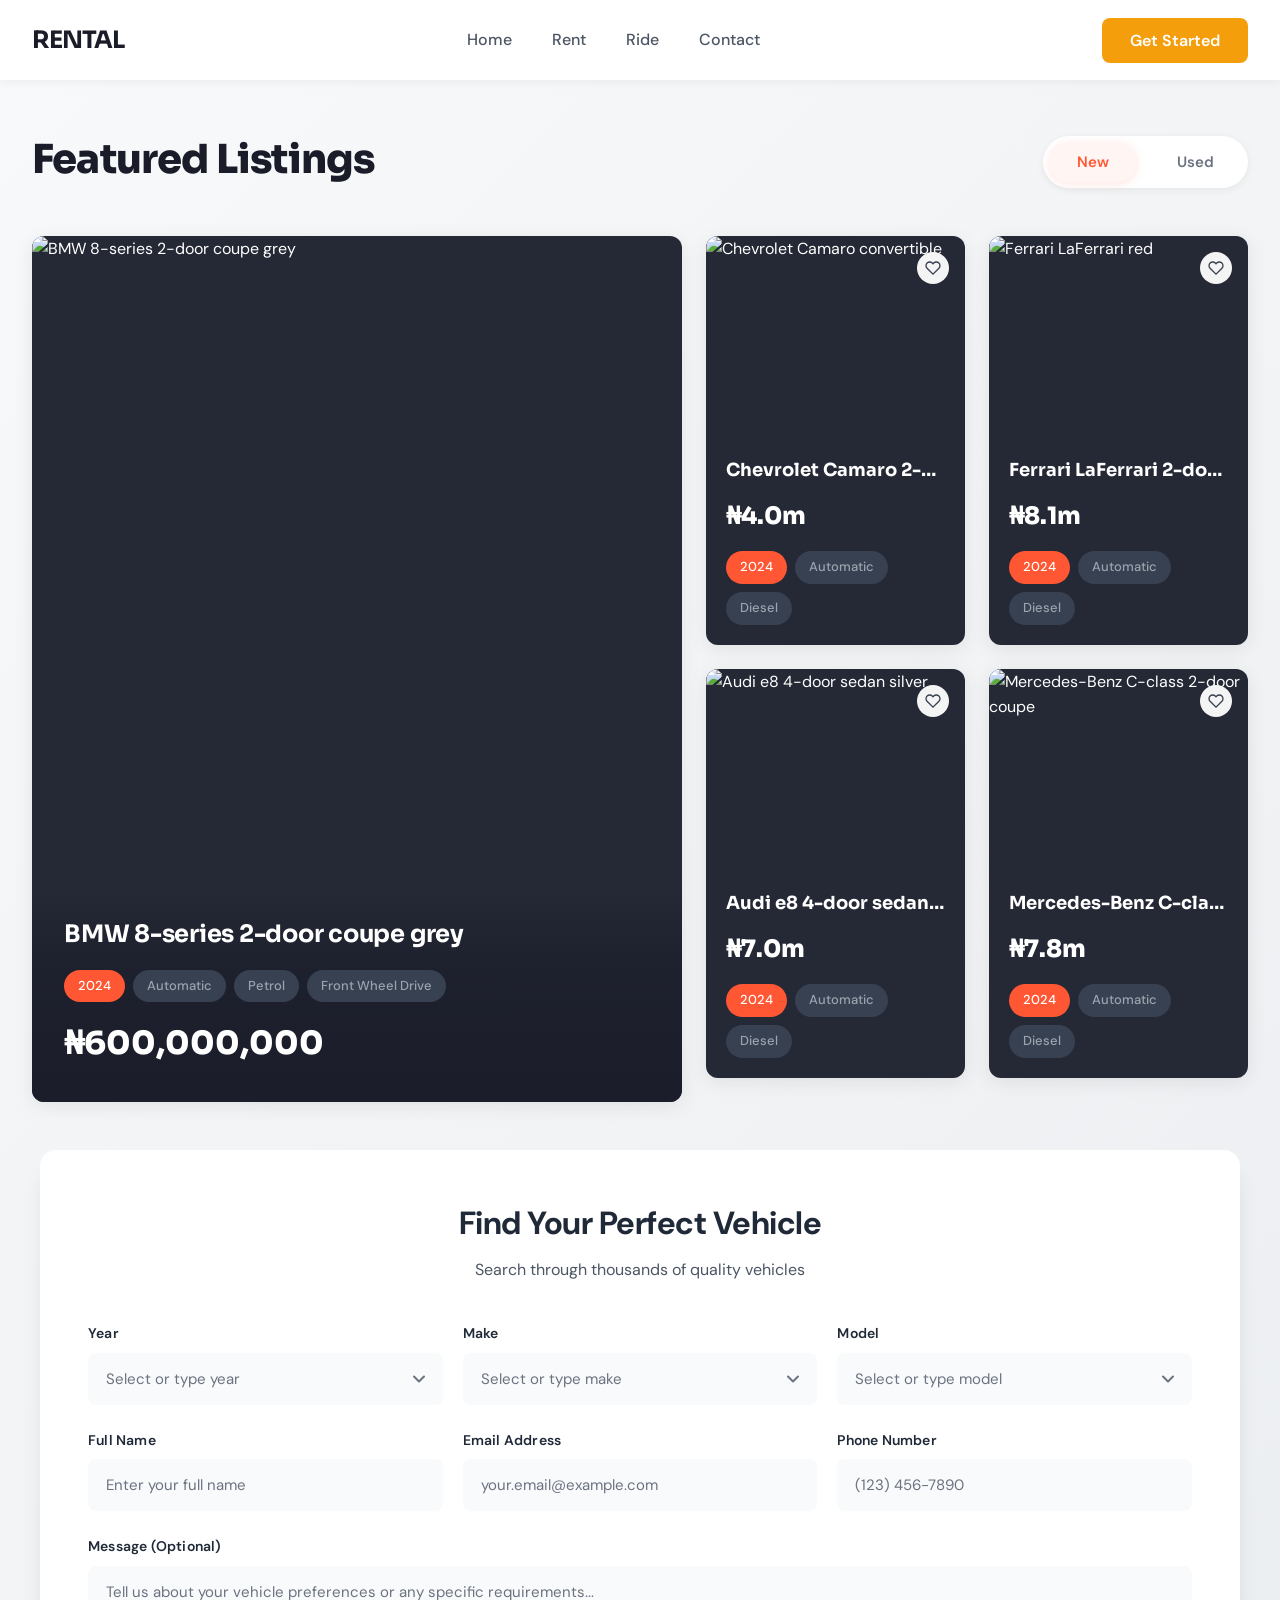
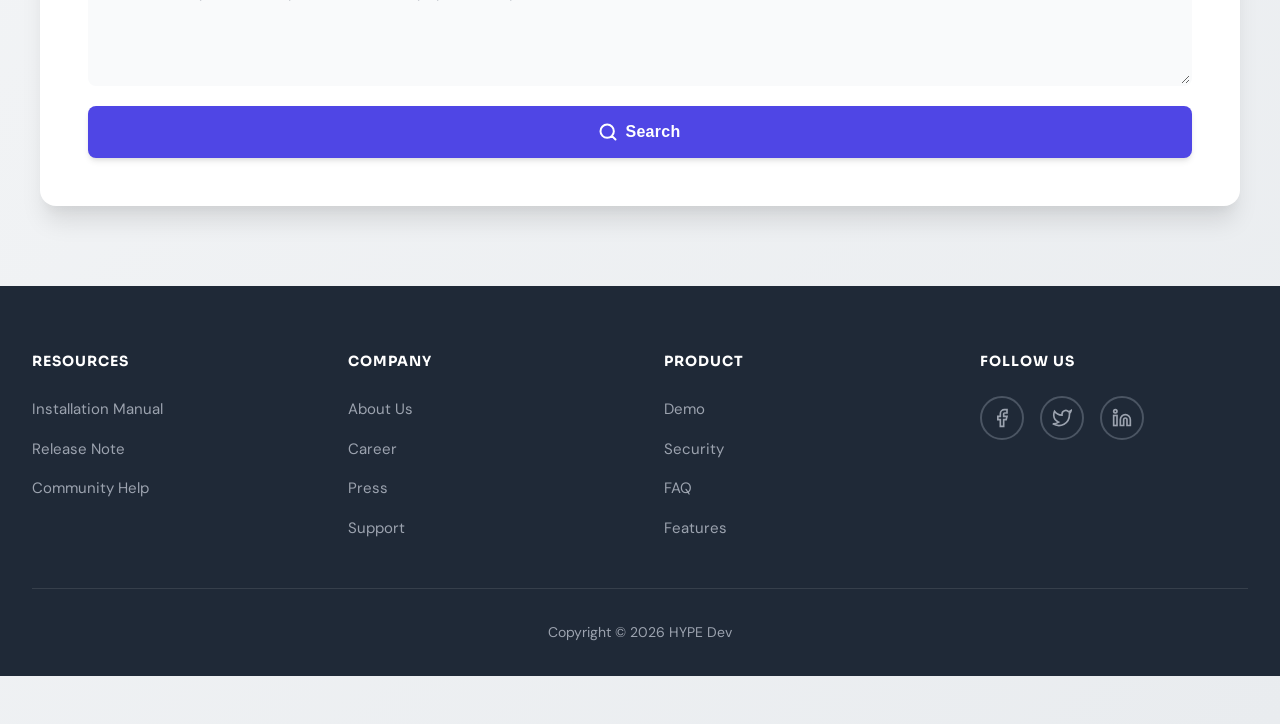
==== cars.html @ 0f6795e8 "update" ====
<!DOCTYPE html>
<html lang="en">
<head>
    <meta charset="UTF-8">
    <meta name="viewport" content="width=device-width, initial-scale=1.0">
    <title>AUTOO</title>
    <link rel="preconnect" href="https://fonts.googleapis.com">
    <link rel="preconnect" href="https://fonts.gstatic.com" crossorigin>
    <link href="https://fonts.googleapis.com/css2?family=DM+Sans:wght@400;500;600;700&family=Sora:wght@600;700;800&display=swap" rel="stylesheet">
    <link rel="stylesheet" href="car-style.css">
        
</head>
<body>
     
    <nav class="navbar">
    <div class="nav-container">
        <div class="nav-logo">
            <a href="./index.html">RENTAL</a>
        </div>
        
        <ul class="nav-links">
            <li><a href="./index.html">Home</a></li>
            <li><a href="./index.html">Rent</a></li>
            <li><a href="./index.html">Ride</a></li>
            <li><a href="./index.html">Contact</a></li>
        </ul>
        
        <div class="nav-cta">
            <button class="btn-get-started">Get Started</button>
        </div>
        
        <div class="nav-menu-btn" id="menu-btn">
            <span></span>
            <span></span>
            <span></span>
        </div>
    </div>
</nav>

    <div class="container">
        <!-- Header Section -->
        <header class="header">
            <div class="header-content">
                <!-- <div class="header-label">Handy picked</div> -->
                <h2>Featured Listings</h2>
            </div>
            <div class="toggle-group">
                <button class="toggle-btn active">New</button>
                <button class="toggle-btn">Used</button>
            </div>
        </header>

        <!-- Listings Grid -->
        <div class="listings-grid">
            <!-- NEW CARS - Featured Large Card -->
            <div class="featured-card" data-category="new">
                <img src="https://images.unsplash.com/photo-1617531653332-bd46c24f2068?w=800&h=1000&fit=crop&q=80" alt="BMW 8-series 2-door coupe grey" class="car-image">
                <div class="card-overlay">
                    <h3 class="car-title">BMW 8-series 2-door coupe grey</h3>
                    <div class="badges">
                        <span class="badge year">2024</span>
                        <span class="badge spec">Automatic</span>
                        <span class="badge spec">Petrol</span>
                        <span class="badge spec">Front Wheel Drive</span>
                    </div>
                    <div class="car-price">₦600,000,000</div>
                </div>
            </div>

            <!-- NEW CARS - Small Cards Container -->
            <div class="small-cards-container">
                <!-- New Card 1 -->
                <div class="car-card" data-category="new">
                    <div class="image-container">
                        <img src="https://images.unsplash.com/photo-1580273916550-e323be2ae537?w=600&h=400&fit=crop&q=80" alt="Chevrolet Camaro convertible" class="car-image">
                        <div class="favorite-icon">
                            <svg viewBox="0 0 24 24">
                                <path d="M20.84 4.61a5.5 5.5 0 0 0-7.78 0L12 5.67l-1.06-1.06a5.5 5.5 0 0 0-7.78 7.78l1.06 1.06L12 21.23l7.78-7.78 1.06-1.06a5.5 5.5 0 0 0 0-7.78z"></path>
                            </svg>
                        </div>
                        <!-- <div class="image-count">
                            <svg width="12" height="12" viewBox="0 0 24 24" fill="none" stroke="currentColor" stroke-width="2">
                                <rect x="3" y="3" width="18" height="18" rx="2" ry="2"></rect>
                                <circle cx="8.5" cy="8.5" r="1.5"></circle>
                                <polyline points="21 15 16 10 5 21"></polyline>
                            </svg>
                            7
                        </div> -->
                    </div>
                    <div class="card-content">
                        <h3 class="car-title">Chevrolet Camaro 2-door convertib...</h3>
                        <div class="car-price">₦4.0m</div>
                        <div class="badges">
                            <span class="badge year">2024</span>
                            <span class="badge spec">Automatic</span>
                            <span class="badge spec">Diesel</span>
                        </div>
                    </div>
                </div>

                <!-- New Card 2 -->
                <div class="car-card" data-category="new">
                    <div class="image-container">
                        <img src="https://images.unsplash.com/photo-1583121274602-3e2820c69888?w=600&h=400&fit=crop&q=80" alt="Ferrari LaFerrari red" class="car-image">
                        <div class="favorite-icon">
                            <svg viewBox="0 0 24 24">
                                <path d="M20.84 4.61a5.5 5.5 0 0 0-7.78 0L12 5.67l-1.06-1.06a5.5 5.5 0 0 0-7.78 7.78l1.06 1.06L12 21.23l7.78-7.78 1.06-1.06a5.5 5.5 0 0 0 0-7.78z"></path>
                            </svg>
                        </div>
                        <!-- <div class="image-count">
                            <svg width="12" height="12" viewBox="0 0 24 24" fill="none" stroke="currentColor" stroke-width="2">
                                <rect x="3" y="3" width="18" height="18" rx="2" ry="2"></rect>
                                <circle cx="8.5" cy="8.5" r="1.5"></circle>
                                <polyline points="21 15 16 10 5 21"></polyline>
                            </svg>
                            7
                        </div> -->
                    </div>
                    <div class="card-content">
                        <h3 class="car-title">Ferrari LaFerrari 2-door coupe red</h3>
                        <div class="car-price">₦8.1m</div>
                        <div class="badges">
                            <span class="badge year">2024</span>
                            <span class="badge spec">Automatic</span>
                            <span class="badge spec">Diesel</span>
                        </div>
                    </div>
                </div>

                <!-- New Card 3 -->
                <div class="car-card" data-category="new">
                    <div class="image-container">
                        <img src="https://images.unsplash.com/photo-1606664515524-ed2f786a0bd6?w=600&h=400&fit=crop&q=80" alt="Audi e8 4-door sedan silver" class="car-image">
                        <div class="favorite-icon">
                            <svg viewBox="0 0 24 24">
                                <path d="M20.84 4.61a5.5 5.5 0 0 0-7.78 0L12 5.67l-1.06-1.06a5.5 5.5 0 0 0-7.78 7.78l1.06 1.06L12 21.23l7.78-7.78 1.06-1.06a5.5 5.5 0 0 0 0-7.78z"></path>
                            </svg>
                        </div>
                        <!-- <div class="image-count">
                            <svg width="12" height="12" viewBox="0 0 24 24" fill="none" stroke="currentColor" stroke-width="2">
                                <rect x="3" y="3" width="18" height="18" rx="2" ry="2"></rect>
                                <circle cx="8.5" cy="8.5" r="1.5"></circle>
                                <polyline points="21 15 16 10 5 21"></polyline>
                            </svg>
                            7
                        </div> -->
                    </div>
                    <div class="card-content">
                        <h3 class="car-title">Audi e8 4-door sedan silver</h3>
                        <div class="car-price">₦7.0m</div>
                        <div class="badges">
                            <span class="badge year">2024</span>
                            <span class="badge spec">Automatic</span>
                            <span class="badge spec">Diesel</span>
                        </div>
                    </div>
                </div>

                <!-- New Card 4 -->
                <div class="car-card" data-category="new">
                    <div class="image-container">
                        <img src="https://images.unsplash.com/photo-1618843479313-40f8afb4b4d8?w=600&h=400&fit=crop&q=80" alt="Mercedes-Benz C-class 2-door coupe" class="car-image">
                        <div class="favorite-icon">
                            <svg viewBox="0 0 24 24">
                                <path d="M20.84 4.61a5.5 5.5 0 0 0-7.78 0L12 5.67l-1.06-1.06a5.5 5.5 0 0 0-7.78 7.78l1.06 1.06L12 21.23l7.78-7.78 1.06-1.06a5.5 5.5 0 0 0 0-7.78z"></path>
                            </svg>
                        </div>
                        <!-- <div class="image-count">
                            <svg width="12" height="12" viewBox="0 0 24 24" fill="none" stroke="currentColor" stroke-width="2">
                                <rect x="3" y="3" width="18" height="18" rx="2" ry="2"></rect>
                                <circle cx="8.5" cy="8.5" r="1.5"></circle>
                                <polyline points="21 15 16 10 5 21"></polyline>
                            </svg>
                            7
                        </div> -->
                    </div>
                    <div class="card-content">
                        <h3 class="car-title">Mercedes-Benz C-class 2-door cou...</h3>
                        <div class="car-price">₦7.8m</div>
                        <div class="badges">
                            <span class="badge year">2024</span>
                            <span class="badge spec">Automatic</span>
                            <span class="badge spec">Diesel</span>
                        </div>
                    </div>
                </div>
            </div>    

                <!-- USED CARS - Featured Large Card -->
                <div class="featured-card" data-category="used" style="display: none;">
                    <img src="https://images.unsplash.com/photo-1552519507-da3b142c6e3d?w=800&h=1000&fit=crop&q=80" alt="Tesla Model S used" class="car-image">
                    <div class="card-overlay">
                        <h3 class="car-title">Tesla Model S 4-door sedan white</h3>
                        <div class="badges">
                            <span class="badge year">2020</span>
                            <span class="badge spec">Automatic</span>
                            <span class="badge spec">Electric</span>
                            <span class="badge spec">All Wheel Drive</span>
                        </div>
                        <div class="car-price">₦400,000,000</div>
                    </div>
                </div>


            <!-- USED CARS - Small Cards Container -->
            <div class="small-cards-container">
                <!-- Used Card 1 -->
                <div class="car-card" data-category="used" style="display: none;">
                    <div class="image-container">
                        <img src="https://images.unsplash.com/photo-1605559424843-9e4c228bf1c2?w=600&h=400&fit=crop&q=80" alt="Honda Civic used" class="car-image">
                        <div class="favorite-icon">
                            <svg viewBox="0 0 24 24">
                                <path d="M20.84 4.61a5.5 5.5 0 0 0-7.78 0L12 5.67l-1.06-1.06a5.5 5.5 0 0 0-7.78 7.78l1.06 1.06L12 21.23l7.78-7.78 1.06-1.06a5.5 5.5 0 0 0 0-7.78z"></path>
                            </svg>
                        </div>
                        <!-- <div class="image-count">
                            <svg width="12" height="12" viewBox="0 0 24 24" fill="none" stroke="currentColor" stroke-width="2">
                                <rect x="3" y="3" width="18" height="18" rx="2" ry="2"></rect>
                                <circle cx="8.5" cy="8.5" r="1.5"></circle>
                                <polyline points="21 15 16 10 5 21"></polyline>
                            </svg>
                            5
                        </div> -->
                    </div>
                    <div class="card-content">
                        <h3 class="car-title">Honda Civic 4-door sedan black</h3>
                        <div class="car-price">₦2.2m</div>
                        <div class="badges">
                            <span class="badge year">2019</span>
                            <span class="badge spec">Automatic</span>
                            <span class="badge spec">Petrol</span>
                        </div>
                    </div>
                </div>

                <!-- Used Card 2 -->
                <div class="car-card" data-category="used" style="display: none;">
                    <div class="image-container">
                        <img src="https://images.unsplash.com/photo-1609521263047-f8f205293f24?w=600&h=400&fit=crop&q=80" alt="Porsche 911 used" class="car-image">
                        <div class="favorite-icon">
                            <svg viewBox="0 0 24 24">
                                <path d="M20.84 4.61a5.5 5.5 0 0 0-7.78 0L12 5.67l-1.06-1.06a5.5 5.5 0 0 0-7.78 7.78l1.06 1.06L12 21.23l7.78-7.78 1.06-1.06a5.5 5.5 0 0 0 0-7.78z"></path>
                            </svg>
                        </div>
                        <!-- <div class="image-count">
                            <svg width="12" height="12" viewBox="0 0 24 24" fill="none" stroke="currentColor" stroke-width="2">
                                <rect x="3" y="3" width="18" height="18" rx="2" ry="2"></rect>
                                <circle cx="8.5" cy="8.5" r="1.5"></circle>
                                <polyline points="21 15 16 10 5 21"></polyline>
                            </svg>
                            8
                        </div> -->
                    </div>
                    <div class="card-content">
                        <h3 class="car-title">Porsche 911 2-door coupe silver</h3>
                        <div class="car-price">₦9.5m</div>
                        <div class="badges">
                            <span class="badge year">2018</span>
                            <span class="badge spec">Manual</span>
                            <span class="badge spec">Petrol</span>
                        </div>
                    </div>
                </div>

                <!-- Used Card 3 -->
                <div class="car-card" data-category="used" style="display: none;">
                    <div class="image-container">
                        <img src="https://images.unsplash.com/photo-1603584173870-7f23fdae1b7a?w=600&h=400&fit=crop&q=80" alt="Toyota Camry used" class="car-image">
                        <div class="favorite-icon">
                            <svg viewBox="0 0 24 24">
                                <path d="M20.84 4.61a5.5 5.5 0 0 0-7.78 0L12 5.67l-1.06-1.06a5.5 5.5 0 0 0-7.78 7.78l1.06 1.06L12 21.23l7.78-7.78 1.06-1.06a5.5 5.5 0 0 0 0-7.78z"></path>
                            </svg>
                        </div>
                        <!-- <div class="image-count">
                            <svg width="12" height="12" viewBox="0 0 24 24" fill="none" stroke="currentColor" stroke-width="2">
                                <rect x="3" y="3" width="18" height="18" rx="2" ry="2"></rect>
                                <circle cx="8.5" cy="8.5" r="1.5"></circle>
                                <polyline points="21 15 16 10 5 21"></polyline>
                            </svg>
                            6
                        </div> -->
                    </div>
                    <div class="card-content">
                        <h3 class="car-title">Toyota Camry 4-door sedan blue</h3>
                        <div class="car-price">₦2.8m</div>
                        <div class="badges">
                            <span class="badge year">2020</span>
                            <span class="badge spec">Automatic</span>
                            <span class="badge spec">Hybrid</span>
                        </div>
                    </div>
                </div>

                <!-- Used Card 4 -->
                <div class="car-card" data-category="used" style="display: none;">
                    <div class="image-container">
                        <img src="https://images.unsplash.com/photo-1607853202273-797f1c22a38e?w=600&h=400&fit=crop&q=80" alt="Jeep Wrangler used" class="car-image">
                        <div class="favorite-icon">
                            <svg viewBox="0 0 24 24">
                                <path d="M20.84 4.61a5.5 5.5 0 0 0-7.78 0L12 5.67l-1.06-1.06a5.5 5.5 0 0 0-7.78 7.78l1.06 1.06L12 21.23l7.78-7.78 1.06-1.06a5.5 5.5 0 0 0 0-7.78z"></path>
                            </svg>
                        </div>
                        <!-- <div class="image-count">
                            <svg width="12" height="12" viewBox="0 0 24 24" fill="none" stroke="currentColor" stroke-width="2">
                                <rect x="3" y="3" width="18" height="18" rx="2" ry="2"></rect>
                                <circle cx="8.5" cy="8.5" r="1.5"></circle>
                                <polyline points="21 15 16 10 5 21"></polyline>
                            </svg>
                            9
                        </div> -->
                    </div>
                    <div class="card-content">
                        <h3 class="car-title">Jeep Wrangler 4-door SUV green</h3>
                        <div class="car-price">₦7.0m</div>
                        <div class="badges">
                            <span class="badge year">2019</span>
                            <span class="badge spec">Automatic</span>
                            <span class="badge spec">Diesel</span>
                        </div>
                    </div>
                </div>
            </div>
        </div>



        <!-- Main Search Container -->
    <div class="search-container">
        <!-- Header -->
        <div class="search-header">
            <h1>Find Your Perfect Vehicle</h1>
            <p>Search through thousands of quality vehicles</p>
        </div>

        <!-- Search Form -->
        <form class="search-form" id="vehicleSearchForm" action="#" method="POST">
            <!-- Row 1: Year, Make, Model -->
            <div class="form-row form-row-1">
                <div class="form-group">
                    <label for="year">Year</label>
                    <input 
                        type="text" 
                        id="year" 
                        name="year" 
                        class="form-select" 
                        list="yearList"
                        placeholder="Select or type year"
                        autocomplete="off"
                        required
                    >
                    <datalist id="yearList">
                        <option value="2024">
                        <option value="2023">
                        <option value="2022">
                        <option value="2021">
                        <option value="2020">
                        <option value="2019">
                        <option value="2018">
                        <option value="2017">
                        <option value="2016">
                        <option value="2015">
                        <option value="2014">
                        <option value="2013">
                        <option value="2012">
                        <option value="2011">
                        <option value="2010">
                    </datalist>
                </div>

                <div class="form-group">
                    <label for="make">Make</label>
                    <input 
                        type="text" 
                        id="make" 
                        name="make" 
                        class="form-select" 
                        list="makeList"
                        placeholder="Select or type make"
                        autocomplete="off"
                        required
                    >
                    <datalist id="makeList">
                        <option value="Acura">
                        <option value="Audi">
                        <option value="BMW">
                        <option value="Buick">
                        <option value="Cadillac">
                        <option value="Chevrolet">
                        <option value="Chrysler">
                        <option value="Dodge">
                        <option value="Ford">
                        <option value="Genesis">
                        <option value="GMC">
                        <option value="Honda">
                        <option value="Hyundai">
                        <option value="Infiniti">
                        <option value="Jaguar">
                        <option value="Jeep">
                        <option value="Kia">
                        <option value="Land Rover">
                        <option value="Lexus">
                        <option value="Lincoln">
                        <option value="Mazda">
                        <option value="Mercedes-Benz">
                        <option value="Mitsubishi">
                        <option value="Nissan">
                        <option value="Porsche">
                        <option value="Ram">
                        <option value="Subaru">
                        <option value="Tesla">
                        <option value="Toyota">
                        <option value="Volkswagen">
                        <option value="Volvo">
                    </datalist>
                </div>

                <div class="form-group">
                    <label for="model">Model</label>
                    <input 
                        type="text" 
                        id="model" 
                        name="model" 
                        class="form-select" 
                        list="modelList"
                        placeholder="Select or type model"
                        autocomplete="off"
                        required
                    >
                    <datalist id="modelList">
                        <option value="Accord">
                        <option value="Camry">
                        <option value="Civic">
                        <option value="Corolla">
                        <option value="CR-V">
                        <option value="Elantra">
                        <option value="Equinox">
                        <option value="Escape">
                        <option value="Explorer">
                        <option value="F-150">
                        <option value="Highlander">
                        <option value="Malibu">
                        <option value="Pilot">
                        <option value="RAV4">
                        <option value="Rogue">
                        <option value="Silverado">
                        <option value="Sonata">
                        <option value="Tacoma">
                        <option value="Tucson">
                    </datalist>
                </div>
            </div>

            <!-- Row 2: Full Name, Email, Phone Number -->
            <div class="form-row form-row-2">
                <div class="form-group">
                    <label for="fullName">Full Name</label>
                    <input 
                        type="text" 
                        id="fullName" 
                        name="fullName" 
                        class="form-input" 
                        placeholder="Enter your full name"
                        required
                    >
                </div>

                <div class="form-group">
                    <label for="email">Email Address</label>
                    <input 
                        type="email" 
                        id="email" 
                        name="email" 
                        class="form-input" 
                        placeholder="your.email@example.com"
                        required
                    >
                </div>

                <div class="form-group">
                    <label for="phone">Phone Number</label>
                    <input 
                        type="tel" 
                        id="phone" 
                        name="phone" 
                        class="form-input" 
                        placeholder="(123) 456-7890"
                        required
                    >
                </div>
            </div>

            <!-- Row 3: Message and Search Button -->
            <div class="form-row form-row-3">
                <div class="form-group">
                    <label for="message">Message (Optional)</label>
                    <textarea 
                        id="message" 
                        name="message" 
                        class="form-textarea" 
                        placeholder="Tell us about your vehicle preferences or any specific requirements..."
                    ></textarea>
                </div>

                <button type="submit" class="btn-search">
                    Search
                </button>
            </div>
        </form>
    </div>

        
    </div>

    
<!-- Footer Section -->
    <footer class="footer">
    <div class="footer-container">
        <div class="footer-columns">
            <div class="footer-col">
                <h4>RESOURCES</h4>
                <ul class="footer-links">
                    <li><a href="#">Installation Manual</a></li>
                    <li><a href="#">Release Note</a></li>
                    <li><a href="#">Community Help</a></li>
                </ul>
            </div>
            
            <div class="footer-col">
                <h4>COMPANY</h4>
                <ul class="footer-links">
                    <li><a href="#">About Us</a></li>
                    <li><a href="#">Career</a></li>
                    <li><a href="#">Press</a></li>
                    <li><a href="#">Support</a></li>
                </ul>
            </div>
            
            <div class="footer-col">
                <h4>PRODUCT</h4>
                <ul class="footer-links">
                    <li><a href="#">Demo</a></li>
                    <li><a href="#">Security</a></li>
                    <li><a href="#">FAQ</a></li>
                    <li><a href="#">Features</a></li>
                </ul>
            </div>
            
            <div class="footer-col">
                <h4>FOLLOW US</h4>
                <div class="footer-socials">
                    <a href="#" class="social-link" aria-label="Facebook">
                        <svg viewBox="0 0 24 24" fill="none" stroke="currentColor" stroke-width="2">
                            <path d="M18 2h-3a5 5 0 0 0-5 5v3H7v4h3v8h4v-8h3l1-4h-4V7a1 1 0 0 1 1-1h3z"></path>
                        </svg>
                    </a>
                    <a href="#" class="social-link" aria-label="Twitter">
                        <svg viewBox="0 0 24 24" fill="none" stroke="currentColor" stroke-width="2">
                            <path d="M23 3a10.9 10.9 0 0 1-3.14 1.53 4.48 4.48 0 0 0-7.86 3v1A10.66 10.66 0 0 1 3 4s-4 9 5 13a11.64 11.64 0 0 1-7 2c9 5 20 0 20-11.5a4.5 4.5 0 0 0-.08-.83A7.72 7.72 0 0 0 23 3z"></path>
                        </svg>
                    </a>
                    <a href="#" class="social-link" aria-label="LinkedIn">
                        <svg viewBox="0 0 24 24" fill="none" stroke="currentColor" stroke-width="2">
                            <path d="M16 8a6 6 0 0 1 6 6v7h-4v-7a2 2 0 0 0-2-2 2 2 0 0 0-2 2v7h-4v-7a6 6 0 0 1 6-6z"></path>
                            <rect x="2" y="9" width="4" height="12"></rect>
                            <circle cx="4" cy="4" r="2"></circle>
                        </svg>
                    </a>
                </div>
            </div>
        </div>
        
        <div class="footer-bottom">
            <p>Copyright © 2026 HYPE Dev</p>
        </div>
    </div>
</footer>

    <script>
        // Toggle button functionality with card filtering
        const toggleButtons = document.querySelectorAll('.toggle-btn');
        const allCards = document.querySelectorAll('[data-category]');
        
        function filterCards(category) {
            allCards.forEach(card => {
                if (card.dataset.category === category) {
                    // Show cards of selected category
                    card.style.display = '';
                    // Reset animation
                    card.style.animation = 'none';
                    setTimeout(() => {
                        card.style.animation = 'fadeInUp 0.6s ease-out';
                    }, 10);
                } else {
                    // Hide cards of other category
                    card.style.display = 'none';
                }
            });
        }
        
        toggleButtons.forEach(button => {
            button.addEventListener('click', () => {
                // Update active state
                toggleButtons.forEach(btn => btn.classList.remove('active'));
                button.classList.add('active');
                
                // Filter cards based on button text
                const category = button.textContent.toLowerCase();
                filterCards(category);
            });
        });

        // Initialize - show new cars by default
        filterCards('new');

        // Favorite icon interaction
        const favoriteIcons = document.querySelectorAll('.favorite-icon');
        favoriteIcons.forEach(icon => {
            icon.addEventListener('click', (e) => {
                e.stopPropagation();
                icon.classList.toggle('favorited');
                
                // Optional: Add visual feedback
                const svg = icon.querySelector('svg');
                if (icon.classList.contains('favorited')) {
                    svg.style.fill = '#FF5733';
                    svg.style.stroke = '#FF5733';
                } else {
                    svg.style.fill = 'none';
                    svg.style.stroke = '#374151';
                }
            });
        });

        // Card click handlers (for demonstration)
        const cards = document.querySelectorAll('.car-card, .featured-card');
        cards.forEach(card => {
            card.addEventListener('click', () => {
                console.log('Card clicked - would navigate to detail page');
            });
        });
    </script>
    <script src="main.js"></script>
</body>
</html>
---- car-style.css ----
* {
            margin: 0;
            padding: 0;
            box-sizing: border-box;
        }

        :root {
            /* Colors */
            --primary-orange: #FF5733;
            --main-color: #f5b754;
            --dark-bg: #1a1d29;
            --card-bg: #252936;
            --text-primary: #ffffff;
            --text-secondary: #9ca3af;
            --text-muted: #6b7280;
            --badge-bg: #374151;
            --hover-shadow: rgba(255, 87, 51, 0.2);
            
            /* Typography */
            --font-display: 'Sora', sans-serif;
            --font-body: 'DM Sans', sans-serif;
            
            /* Spacing */
            --container-padding: 2rem;
            --card-radius: 12px;
            --badge-radius: 20px;
            
            /* Transitions */
            --transition-smooth: all 0.3s cubic-bezier(0.4, 0, 0.2, 1);



            --primary-color: #4F46E5;
            --primary-hover: #4338CA;
            --primary-active: #3730A3;
            --text-dark: #1F2937;
            --text-medium: #4B5563;
            --text-light: #6B7280;
            --input-bg: #F9FAFB;
            --input-border: #E5E7EB;
            --scard-bg: #FFFFFF;
            --shadow-sm: 0 1px 2px 0 rgba(0, 0, 0, 0.05);
            --shadow-md: 0 4px 6px -1px rgba(0, 0, 0, 0.1), 0 2px 4px -1px rgba(0, 0, 0, 0.06);
            --shadow-lg: 0 10px 15px -3px rgba(0, 0, 0, 0.1), 0 4px 6px -2px rgba(0, 0, 0, 0.05);
            --shadow-xl: 0 20px 25px -5px rgba(0, 0, 0, 0.1), 0 10px 10px -5px rgba(0, 0, 0, 0.04);
            --radius-sm: 8px;
            --radius-md: 12px;
            --radius-lg: 16px;
            --transition: all 0.3s cubic-bezier(0.4, 0, 0.2, 1);
        }

        body {
            font-family: var(--font-body);
            background: linear-gradient(135deg, #f8f9fa 0%, #e9ecef 100%);
            color: var(--text-primary);
            line-height: 1.6;
            min-height: 100vh;
            padding: 3rem 0;
        }

        a {
  text-decoration: none;
  transition: 0.3s;
}

ul {
  list-style: none;
}


        .container {
            max-width: 1400px;
            margin: 0 auto;
            padding: 0 var(--container-padding);
        }


        /* ========================================
   NAVBAR STYLES
   ======================================== */
.navbar {
    position: fixed;
    top: 0;
    left: 0;
    width: 100%;
    background-color: #ffffff;
    box-shadow: 0 2px 10px rgba(0, 0, 0, 0.05);
    z-index: 1000;
    padding: 0;
}

.nav-container {
    max-width: 1400px;
    margin: 0 auto;
    padding: 0 2rem;
    display: flex;
    align-items: center;
    justify-content: space-between;
    height: 80px;
}

.nav-logo a {
    font-size: 1.5rem;
    font-weight: 700;
    font-family: var(--font-display);
    color: #1a1d29;
    letter-spacing: -1px;
    text-decoration: none;
}

.nav-links {
    display: flex;
    align-items: center;
    gap: 2.5rem;
    list-style: none;
    margin: 0;
    padding: 0;
}

.nav-links li {
    margin: 0;
}

.nav-links a {
    font-size: 1rem;
    font-weight: 500;
    color: #4B5563;
    text-decoration: none;
    transition: color 0.3s ease;
    position: relative;
}

.nav-links a:hover {
    color: #1a1d29;
}

.nav-links a::after {
    content: '';
    position: absolute;
    bottom: -5px;
    left: 0;
    width: 0;
    height: 2px;
    background-color: var(--primary-orange);
    transition: width 0.3s ease;
}

.nav-links a:hover::after {
    width: 100%;
}

.nav-cta {
    display: flex;
}

.btn-get-started {
    background-color: #F59E0B;
    color: #ffffff;
    font-size: 1rem;
    font-weight: 600;
    padding: 0.75rem 1.75rem;
    border: none;
    border-radius: 8px;
    cursor: pointer;
    transition: all 0.3s ease;
    font-family: var(--font-body);
}

.btn-get-started:hover {
    background-color: #D97706;
    transform: translateY(-2px);
    box-shadow: 0 4px 12px rgba(245, 158, 11, 0.3);
}

.nav-menu-btn {
    display: none;
    flex-direction: column;
    gap: 5px;
    cursor: pointer;
    padding: 5px;
}

.nav-menu-btn span {
    width: 25px;
    height: 3px;
    background-color: #1a1d29;
    border-radius: 3px;
    transition: all 0.3s ease;
}

/* Add padding to body to prevent content from hiding under fixed navbar */
body {
    padding-top: 80px;
}

/* ========================================
   RESPONSIVE NAVBAR
   ======================================== */
@media (max-width: 768px) {
    .nav-container {
        padding: 0 1.5rem;
        height: 70px;
        background-color: var(--main-color);
    }
    
    .nav-links {
        position: fixed;
        top: 70px;
        left: -100%;
        width: 100%;
        height: calc(100vh - 70px);
        background-color: var(--main-color);
        flex-direction: column;
        justify-content: flex-start;
        padding: 2rem 0;
        gap: 1.5rem;
        transition: left 0.3s ease;
        box-shadow: 0 5px 20px rgba(0, 0, 0, 0.1);
    }
    
    .nav-links.active {
        left: 0;
    }
    
    .nav-links li {
        width: 100%;
        text-align: center;
    }
    
    .nav-links a {
        display: block;
        padding: 0.75rem 2rem;
        font-size: 1.1rem;
    }
    
    .nav-cta {
        display: none;
    }
    
    .nav-menu-btn {
        display: flex;
    }
    
    .nav-menu-btn.active span:nth-child(1) {
        transform: rotate(45deg) translate(8px, 8px);
    }
    
    .nav-menu-btn.active span:nth-child(2) {
        opacity: 0;
    }
    
    .nav-menu-btn.active span:nth-child(3) {
        transform: rotate(-45deg) translate(7px, -7px);
    }
    
    body {
        padding-top: 70px;
    }
}

        
/*         ========================================
           MAIN CONTAINER
           ======================================== */
        .search-container {
            width: 100%;
            max-width: 1200px;
            background: var(--scard-bg);
            border-radius: var(--radius-lg);
            box-shadow: var(--shadow-xl);
            padding: 48px;
            margin: 30px auto;
            position: relative;
            z-index: 1;
            animation: slideUp 0.6s ease-out;
        }

        @keyframes slideUp {
            from {
                opacity: 0;
                transform: translateY(30px);
            }
            to {
                opacity: 1;
                transform: translateY(0);
            }
        }


        /* Header Section */
        .header {
            display: flex;
            justify-content: space-between;
            align-items: center;
            margin-bottom: 2.5rem;
            flex-wrap: wrap;
            gap: 1.5rem;
            margin-top: 3rem;
        }

        .header-content h2 {
            font-family: var(--font-display);
            font-size: 2.5rem;
            font-weight: 800;
            color: #1a1d29;
            margin-bottom: 0.25rem;
            letter-spacing: -0.02em;
        }

        .header-label {
            font-size: 0.875rem;
            color: var(--text-muted);
            text-transform: uppercase;
            letter-spacing: 0.05em;
            font-weight: 500;
            margin-bottom: 0.5rem;
        }

        /* Toggle Buttons */
        .toggle-group {
            display: flex;
            gap: 0.75rem;
            background: white;
            padding: 0.375rem;
            border-radius: 50px;
            box-shadow: 0 2px 8px rgba(0, 0, 0, 0.06);
        }

        .toggle-btn {
            padding: 0.625rem 1.75rem;
            border: none;
            border-radius: 50px;
            font-family: var(--font-body);
            font-size: 0.9375rem;
            font-weight: 600;
            cursor: pointer;
            transition: var(--transition-smooth);
            color: #6b7280;
            background: transparent;
        }

        .toggle-btn.active {
            background: #fff5f3;
            color: var(--primary-orange);
            box-shadow: 0 2px 8px rgba(255, 87, 51, 0.15);
        }

        .toggle-btn:not(.active):hover {
            color: #374151;
        }

        /* Grid Layout */
        .listings-grid {
            display: grid;
            grid-template-columns: 1.2fr 1fr;
            gap: 1.5rem;
            margin-bottom: 3rem;
        }

        .featured-card {
            grid-row: span 2;
            position: relative;
            border-radius: var(--card-radius);
            overflow: hidden;
            background: var(--card-bg);
            cursor: pointer;
            transition: var(--transition-smooth);
            box-shadow: 0 4px 20px rgba(0, 0, 0, 0.08);
        }

        .featured-card:hover {
            transform: translateY(-8px);
            box-shadow: 0 12px 40px var(--hover-shadow), 0 4px 20px rgba(0, 0, 0, 0.12);
        }

        .featured-card .car-image {
            width: 100%;
            height: 100%;
            object-fit: cover;
            display: block;
        }

        .featured-card .card-overlay {
            position: absolute;
            bottom: 0;
            left: 0;
            right: 0;
            padding: 2rem;
            background: linear-gradient(to top, rgba(26, 29, 41, 0.95) 0%, rgba(26, 29, 41, 0.7) 60%, transparent 100%);
        }

        .featured-card .car-title {
            font-family: var(--font-display);
            font-size: 1.5rem;
            font-weight: 700;
            margin-bottom: 1rem;
            color: var(--text-primary);
            letter-spacing: -0.01em;
        }

        .featured-card .car-price {
            font-family: var(--font-display);
            font-size: 2rem;
            font-weight: 800;
            color: var(--text-primary);
            margin-top: 1rem;
        }

        /* Small Cards Grid */
        .small-cards-container {
            display: grid;
            grid-template-columns: repeat(2, 1fr);
            gap: 1.5rem;
        }

        .car-card {
            background: var(--card-bg);
            border-radius: var(--card-radius);
            overflow: hidden;
            cursor: pointer;
            transition: var(--transition-smooth);
            box-shadow: 0 4px 20px rgba(0, 0, 0, 0.08);
            position: relative;
        }

        .car-card:hover {
            transform: translateY(-8px);
            box-shadow: 0 12px 40px var(--hover-shadow), 0 4px 20px rgba(0, 0, 0, 0.12);
        }

        .car-card .image-container {
            position: relative;
            height: 200px;
            overflow: hidden;
        }

        .car-card .car-image {
            width: 100%;
            height: 100%;
            object-fit: cover;
            transition: var(--transition-smooth);
        }

        .car-card:hover .car-image {
            transform: scale(1.05);
        }

        .favorite-icon {
            position: absolute;
            top: 1rem;
            right: 1rem;
            width: 32px;
            height: 32px;
            background: rgba(255, 255, 255, 0.95);
            border-radius: 50%;
            display: flex;
            align-items: center;
            justify-content: center;
            cursor: pointer;
            transition: var(--transition-smooth);
            backdrop-filter: blur(10px);
        }

        .favorite-icon:hover {
            background: var(--primary-orange);
            transform: scale(1.1);
        }

        .favorite-icon svg {
            width: 16px;
            height: 16px;
            fill: none;
            stroke: #374151;
            stroke-width: 2;
            transition: var(--transition-smooth);
        }

        .favorite-icon:hover svg {
            stroke: white;
            fill: white;
        }

        .image-count {
            position: absolute;
            bottom: 1rem;
            right: 1rem;
            background: rgba(0, 0, 0, 0.6);
            color: white;
            padding: 0.25rem 0.625rem;
            border-radius: 4px;
            font-size: 0.75rem;
            font-weight: 500;
            backdrop-filter: blur(10px);
            display: flex;
            align-items: center;
            gap: 0.25rem;
        }

        .card-content {
            padding: 1.25rem;
        }

        .car-card .car-title {
            font-family: var(--font-display);
            font-size: 1.125rem;
            font-weight: 700;
            color: var(--text-primary);
            margin-bottom: 0.75rem;
            white-space: nowrap;
            overflow: hidden;
            text-overflow: ellipsis;
        }

        .car-card .car-price {
            font-family: var(--font-display);
            font-size: 1.5rem;
            font-weight: 800;
            color: var(--text-primary);
            margin-bottom: 1rem;
        }

        /* Badges */
        .badges {
            display: flex;
            flex-wrap: wrap;
            gap: 0.5rem;
        }

        .badge {
            padding: 0.375rem 0.875rem;
            border-radius: var(--badge-radius);
            font-size: 0.8125rem;
            font-weight: 500;
            white-space: nowrap;
            transition: var(--transition-smooth);
        }

        .badge.year {
            background: var(--primary-orange);
            color: white;
        }

        .badge.spec {
            background: var(--badge-bg);
            color: var(--text-secondary);
        }

        /* Footer */
/* ========================================
   FOOTER STYLES
   ======================================== */
.footer {
    background-color: #1F2937;
    color: #ffffff;
    padding: 4rem 0 0;
    margin-top: 5rem;
}

.footer-container {
    max-width: 1400px;
    margin: 0 auto;
    padding: 0 2rem;
}

.footer-columns {
    display: grid;
    grid-template-columns: repeat(4, 1fr);
    gap: 3rem;
    padding-bottom: 3rem;
    border-bottom: 1px solid rgba(255, 255, 255, 0.1);
}

.footer-col h4 {
    font-size: 0.875rem;
    font-weight: 700;
    color: #ffffff;
    letter-spacing: 1px;
    margin-bottom: 1.5rem;
    font-family: var(--font-display);
}

.footer-links {
    list-style: none;
    padding: 0;
    margin: 0;
    display: flex;
    flex-direction: column;
    gap: 0.875rem;
}

.footer-links li {
    margin: 0;
}

.footer-links a {
    color: #9CA3AF;
    font-size: 0.9375rem;
    text-decoration: none;
    transition: color 0.3s ease;
    display: inline-block;
}

.footer-links a:hover {
    color: #ffffff;
}

/* Social Icons */
.footer-socials {
    display: flex;
    gap: 1rem;
    margin-top: 0.5rem;
}

.social-link {
    width: 44px;
    height: 44px;
    border: 2px solid #4B5563;
    border-radius: 50%;
    display: flex;
    align-items: center;
    justify-content: center;
    color: #9CA3AF;
    transition: all 0.3s ease;
    text-decoration: none;
}

.social-link svg {
    width: 20px;
    height: 20px;
}

.social-link:hover {
    border-color: #ffffff;
    color: #ffffff;
    transform: translateY(-3px);
}

/* Footer Bottom */
.footer-bottom {
    padding: 2rem 0;
    text-align: center;
}

.footer-bottom p {
    color: #9CA3AF;
    font-size: 0.875rem;
    margin: 0;
}

/* ========================================
   RESPONSIVE FOOTER
   ======================================== */
@media (max-width: 1024px) {
    .footer-columns {
        grid-template-columns: repeat(2, 1fr);
        gap: 2.5rem;
    }
}

@media (max-width: 768px) {
    .header{
        margin-top: 3rem;
    }
    .footer {
        padding: 3rem 0 0;
        margin-top: 4rem;
    }
    
    .footer-container {
        padding: 0 1.5rem;
    }
    
    .footer-columns {
        grid-template-columns: repeat(2, 1fr);
        gap: 2rem;
        padding-bottom: 2rem;
    }
    
    .footer-col h4 {
        font-size: 0.8125rem;
        margin-bottom: 1.25rem;
    }
    
    .footer-links {
        gap: 0.75rem;
    }
    
    .footer-links a {
        font-size: 0.875rem;
    }
    
    .footer-socials {
        gap: 0.75rem;
    }
    
    .social-link {
        width: 40px;
        height: 40px;
    }
    
    .social-link svg {
        width: 18px;
        height: 18px;
    }
}

@media (max-width: 480px) {
    .footer-columns {
        grid-template-columns: 1fr;
        gap: 2rem;
    }
    
    .footer-col {
        text-align: left;
    }
    
    .footer-bottom {
        padding: 1.5rem 0;
    }
    
    .footer-bottom p {
        font-size: 0.8125rem;
        line-height: 1.6;
    }
}
         /* ========================================
           HEADER
           ======================================== */
        .search-header {
            text-align: center;
            margin-bottom: 40px;
        }

        .search-header h1 {
            font-size: 32px;
            font-weight: 700;
            color: var(--text-dark);
            margin-bottom: 8px;
            letter-spacing: -0.5px;
        }

        .search-header p {
            font-size: 16px;
            color: var(--text-medium);
            font-weight: 400;
        }

        /* ========================================
           FORM LAYOUT
           ======================================== */
        .search-form {
            display: grid;
            gap: 24px;
        }

        .form-row {
            display: grid;
            gap: 20px;
            align-items: end;
        }

        /* Desktop layout: 3 columns in each row */
        .form-row-1 {
            grid-template-columns: repeat(3, 1fr);
        }

        .form-row-2 {
            grid-template-columns: repeat(3, 1fr);
        }

        .form-row-3 {
            grid-template-columns: 1fr;
        }

        /* ========================================
           FORM GROUPS
           ======================================== */
        .form-group {
            display: flex;
            flex-direction: column;
            gap: 8px;
        }

        .form-group label {
            font-size: 14px;
            font-weight: 600;
            color: var(--text-dark);
            letter-spacing: 0.2px;
        }

        /* ========================================
           INPUT STYLES
           ======================================== */
        /* Searchable select using datalist */
        .form-select {
            width: 100%;
            padding: 14px 40px 14px 16px;
            font-size: 15px;
            font-family: inherit;
            color: var(--text-dark);
            background-color: var(--input-bg);
            background-image: url("data:image/svg+xml,%3Csvg width='12' height='8' viewBox='0 0 12 8' fill='none' xmlns='http://www.w3.org/2000/svg'%3E%3Cpath d='M1 1.5L6 6.5L11 1.5' stroke='%236B7280' stroke-width='2' stroke-linecap='round' stroke-linejoin='round'/%3E%3C/svg%3E");
            background-repeat: no-repeat;
            background-position: right 16px center;
            border: 2px solid transparent;
            border-radius: var(--radius-sm);
            outline: none;
            transition: var(--transition);
            list-style: none;
        }

        .form-select:hover {
            background-color: #F3F4F6;
        }

        .form-select:focus {
            background-color: var(--scard-bg);
            border-color: var(--primary-color);
            box-shadow: 0 0 0 3px rgba(79, 70, 229, 0.1);
        }

        .form-select::placeholder {
            color: var(--text-light);
        }

        /* Text inputs */
        .form-input {
            width: 100%;
            padding: 14px 16px;
            font-size: 15px;
            font-family: inherit;
            color: var(--text-dark);
            background-color: var(--input-bg);
            border: 2px solid transparent;
            border-radius: var(--radius-sm);
            outline: none;
            transition: var(--transition);
        }

        .form-input::placeholder {
            color: var(--text-light);
        }

        .form-input:hover {
            background-color: #F3F4F6;
        }

        .form-input:focus {
            background-color: var(--scard-bg);
            border-color: var(--primary-color);
            box-shadow: 0 0 0 3px rgba(79, 70, 229, 0.1);
        }

        /* Textarea */
        .form-textarea {
            width: 100%;
            padding: 14px 16px;
            font-size: 15px;
            font-family: inherit;
            color: var(--text-dark);
            background-color: var(--input-bg);
            border: 2px solid transparent;
            border-radius: var(--radius-sm);
            outline: none;
            transition: var(--transition);
            resize: vertical;
            min-height: 120px;
        }

        .form-textarea::placeholder {
            color: var(--text-light);
        }

        .form-textarea:hover {
            background-color: #F3F4F6;
        }

        .form-textarea:focus {
            background-color: var(--scard-bg);
            border-color: var(--primary-color);
            box-shadow: 0 0 0 3px rgba(79, 70, 229, 0.1);
        }

        /* ========================================
           SEARCH BUTTON
           ======================================== */
        .btn-search {
            background: var(--primary-color);
            color: white;
            font-size: 16px;
            font-weight: 600;
            padding: 14px 32px;
            border: none;
            border-radius: var(--radius-sm);
            cursor: pointer;
            transition: var(--transition);
            box-shadow: var(--shadow-md);
            letter-spacing: 0.3px;
            white-space: nowrap;
            min-height: 52px;
            display: flex;
            align-items: center;
            justify-content: center;
            gap: 8px;
        }

        .btn-search:hover {
            background: var(--primary-hover);
            box-shadow: var(--shadow-lg);
            transform: translateY(-2px);
        }

        .btn-search:active {
            background: var(--primary-active);
            transform: translateY(0);
            box-shadow: var(--shadow-sm);
        }

        .btn-search:focus {
            outline: none;
            box-shadow: 0 0 0 3px rgba(79, 70, 229, 0.3), var(--shadow-lg);
        }

        .btn-search:disabled {
            background: #9CA3AF;
            cursor: not-allowed;
            transform: none;
            box-shadow: var(--shadow-sm);
        }

        /* Search icon */
        .btn-search::before {
            content: '';
            width: 18px;
            height: 18px;
            background-image: url("data:image/svg+xml,%3Csvg width='18' height='18' viewBox='0 0 18 18' fill='none' xmlns='http://www.w3.org/2000/svg'%3E%3Cpath d='M16.5 16.5L12.875 12.875M14.8333 8.16667C14.8333 11.8486 11.8486 14.8333 8.16667 14.8333C4.48477 14.8333 1.5 11.8486 1.5 8.16667C1.5 4.48477 4.48477 1.5 8.16667 1.5C11.8486 1.5 14.8333 4.48477 14.8333 8.16667Z' stroke='white' stroke-width='2' stroke-linecap='round' stroke-linejoin='round'/%3E%3C/svg%3E");
            background-repeat: no-repeat;
            background-position: center;
        }




        /* Responsive Design */
        @media (max-width: 1024px) {
            .listings-grid {
                grid-template-columns: 1fr;
            }

            .featured-card {
                grid-row: span 1;
                height: 400px;
            }

            .small-cards-container {
                grid-template-columns: repeat(2, 1fr);
            }

            .search-container {
                padding: 36px;
                margin: 30px auto;
            }

            .search-header h1 {
                font-size: 28px;
            }

            .form-row-1,
            .form-row-2 {
                grid-template-columns: repeat(2, 1fr);
            }

            .form-row-3 {
                grid-template-columns: 1fr;
            }

        }

        @media (max-width: 768px) {
            body {
                padding: 2rem 0;
            }

            .container {
                padding: 0 1.5rem;
            }

            .header-content h2 {
                font-size: 2rem;
            }

            .small-cards-container {
                grid-template-columns: 1fr;
            }

            .listings-grid {
                gap: 1.25rem;
            }

            .featured-card {
                height: 350px;
            }

            .featured-card .card-overlay {
                padding: 1.5rem;
            }

            .featured-card .car-title {
                font-size: 1.25rem;
            }

            .featured-card .car-price {
                font-size: 1.75rem;
            }

            .footer {
                flex-direction: column;
                align-items: flex-start;
            }

            .search-container {
                padding: 28px 20px;
                border-radius: var(--radius-md);
                margin: 30px auto;
            }

            .search-header {
                margin-bottom: 32px;
            }

            .search-header h1 {
                font-size: 24px;
            }

            .search-header p {
                font-size: 14px;
            }

            .search-form {
                gap: 20px;
            }

            .form-row-1,
            .form-row-2,
            .form-row-3 {
                grid-template-columns: 1fr;
                gap: 16px;
            }

            .form-group label {
                font-size: 13px;
            }

            .form-select,
            .form-input {
                padding: 16px 40px 16px 16px;
                font-size: 16px; /* Prevent zoom on iOS */
            }

            .form-input {
                padding: 16px;
            }

            .form-textarea {
                padding: 16px;
                font-size: 16px;
            }

            .btn-search {
                padding: 16px 32px;
                font-size: 16px;
                min-height: 56px;
            }

        }

        @media (max-width: 480px) {
            .header {
                flex-direction: column;
                align-items: flex-start;
            }

            .toggle-group {
                width: 100%;
                justify-content: center;
            }

            .header-content h2 {
                font-size: 1.75rem;
            }

            .car-card .image-container {
                height: 180px;
            }

            .search-container {
                padding: 24px 16px;
            }

            .search-header h1 {
                font-size: 22px;
            }
        }

         /* ========================================
           ACCESSIBILITY
           ======================================== */
        /* High contrast focus for keyboard navigation */
        .form-select:focus-visible,
        .form-input:focus-visible,
        .form-textarea:focus-visible,
        .btn-search:focus-visible {
            outline: 3px solid var(--primary-color);
            outline-offset: 2px;
        }

         /* ========================================
           PRINT STYLES
           ======================================== */
        @media print {

            .search-container {
                box-shadow: none;
                border: 1px solid #E5E7EB;
            }
        }


        /* Loading Animation */
        @keyframes fadeInUp {
            from {
                opacity: 0;
                transform: translateY(20px);
            }
            to {
                opacity: 1;
                transform: translateY(0);
            }
        }

        .car-card, .featured-card {
            animation: fadeInUp 0.6s ease-out;
        }

        .car-card:nth-child(1) { animation-delay: 0.1s; }
        .car-card:nth-child(2) { animation-delay: 0.2s; }
        .car-card:nth-child(3) { animation-delay: 0.3s; }
        .car-card:nth-child(4) { animation-delay: 0.4s; }
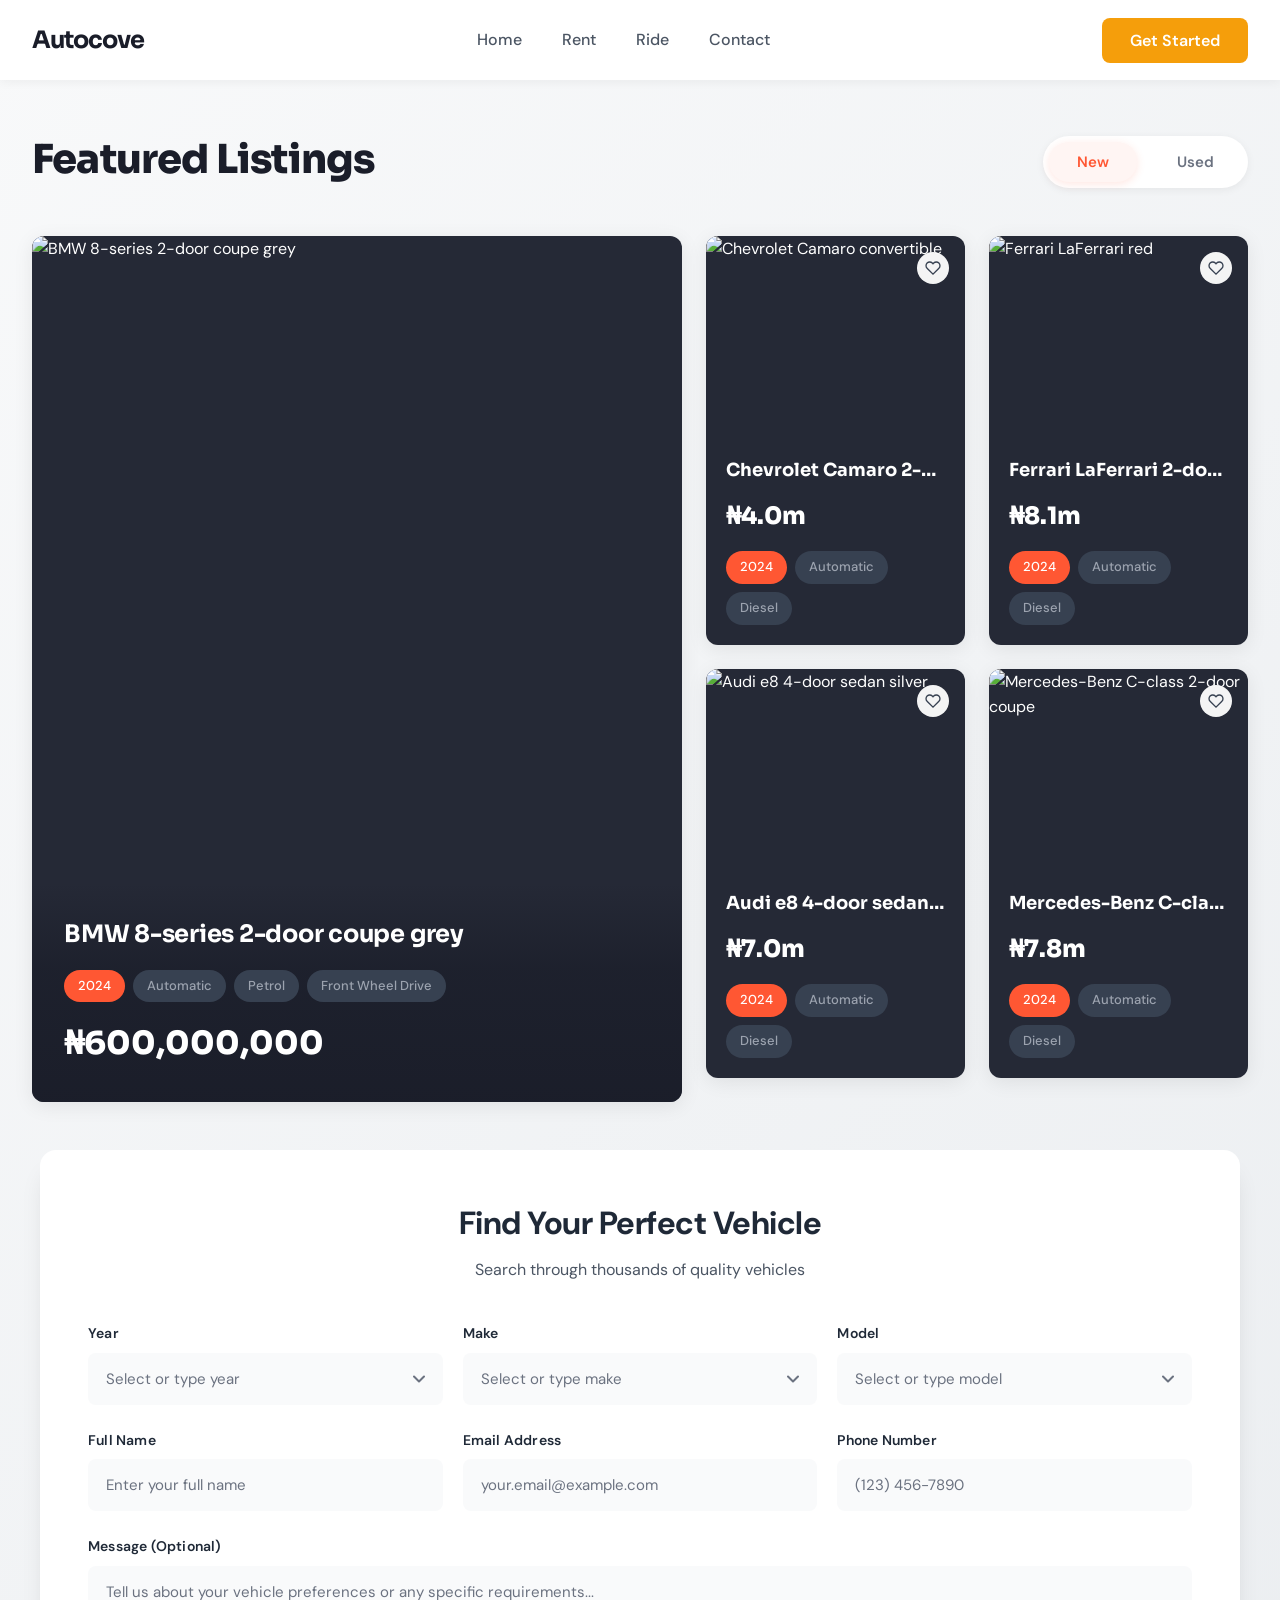
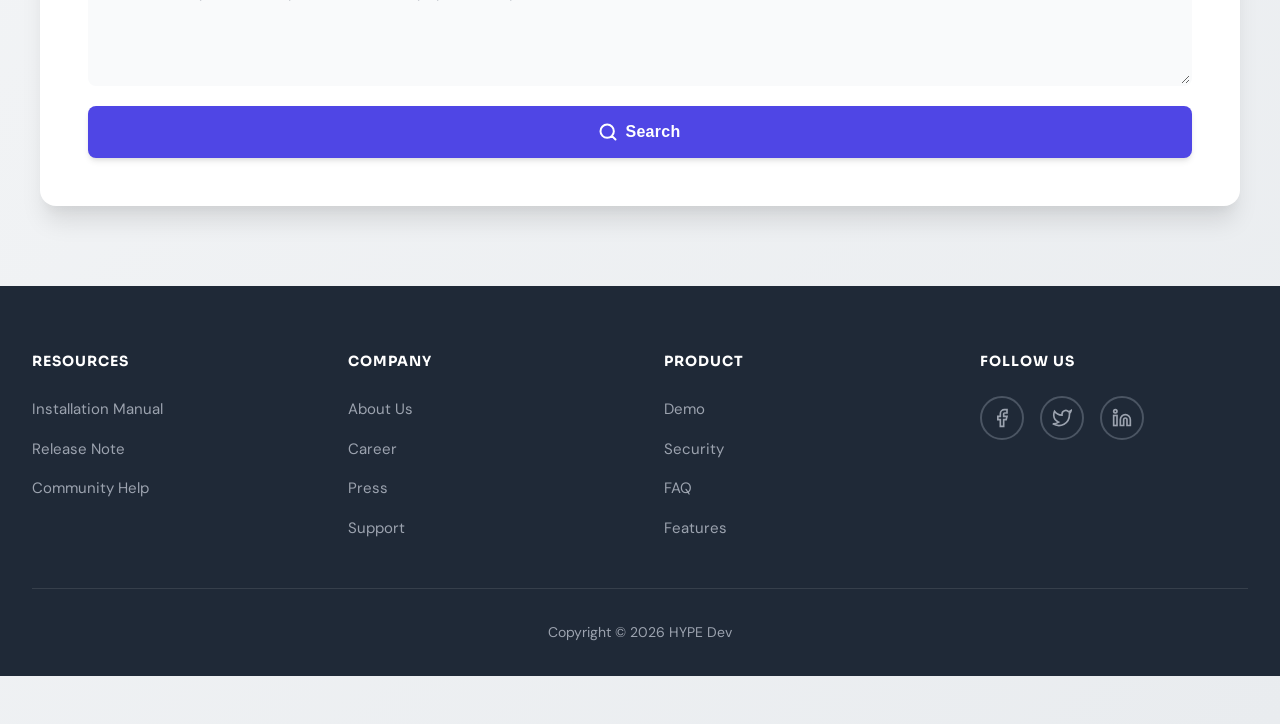
==== commit 08467121: "update" ====
--- a/cars.html
+++ b/cars.html
@@ -15,7 +15,7 @@
     <nav class="navbar">
     <div class="nav-container">
         <div class="nav-logo">
-            <a href="./index.html">RENTAL</a>
+            <a href="./index.html">Autocove</a>
         </div>
         
         <ul class="nav-links">
